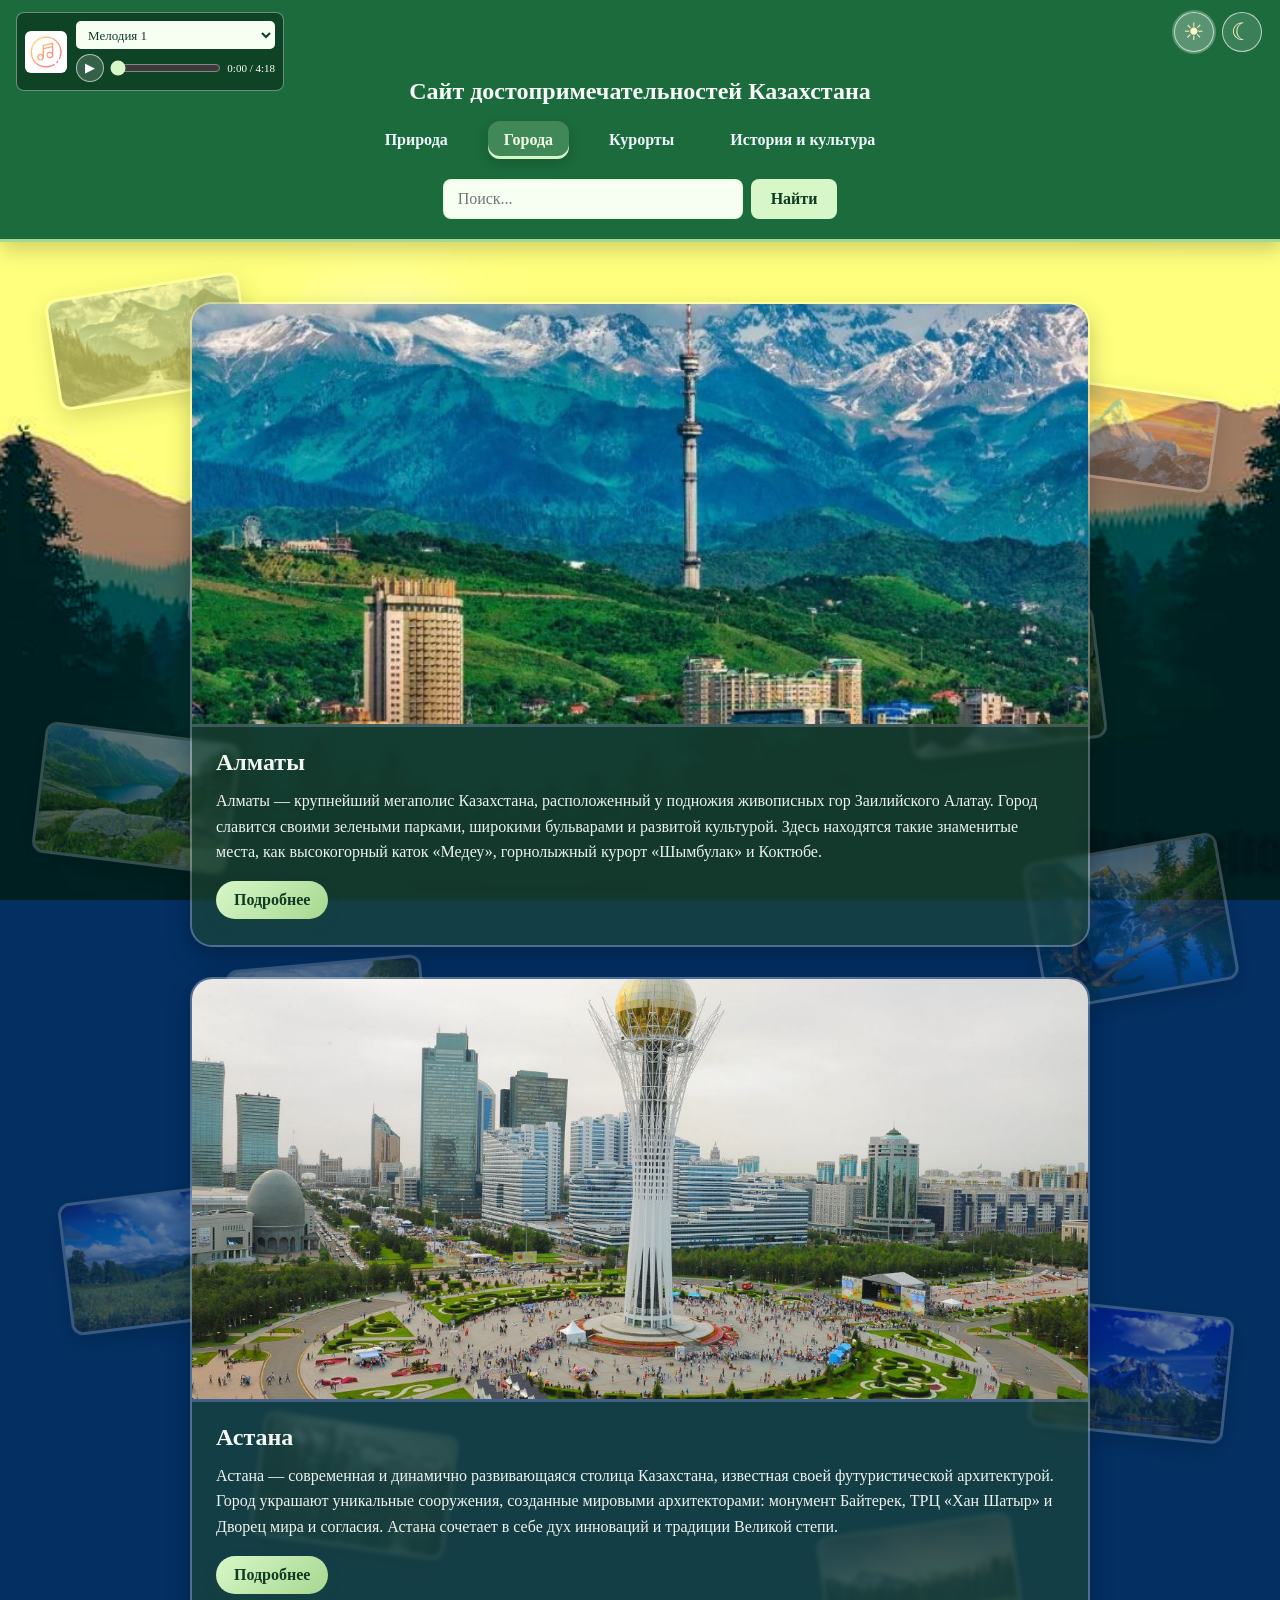
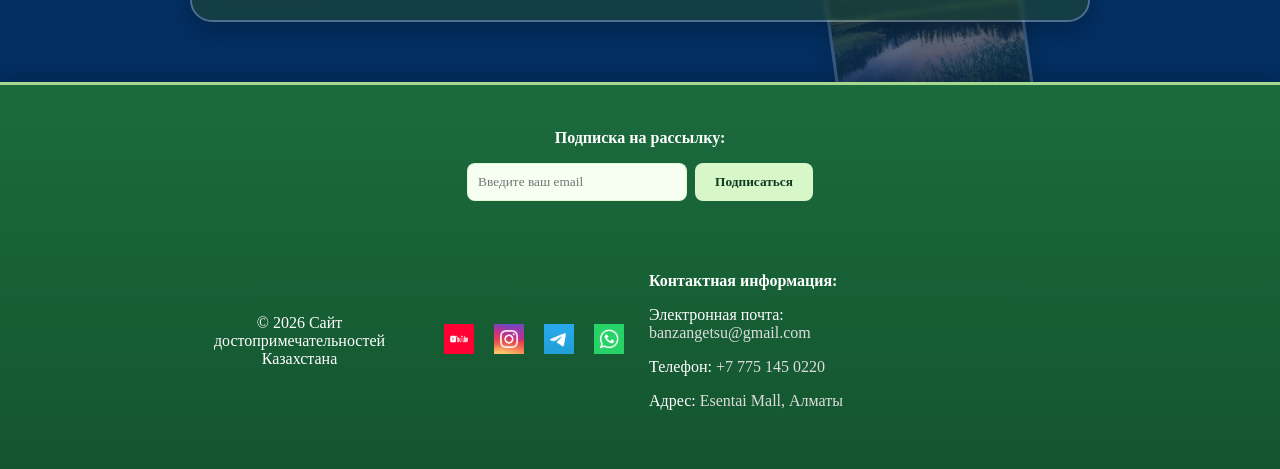
==== города.html @ 55b0fd9b "Add files via upload" ====
<!DOCTYPE html>
<html lang="en">
<head>
    <meta charset="UTF-8">
    <meta name="viewport" content="width=device-width, initial-scale=1.0">
    <title>Достопримечательности Казахстана</title>
    <script>
        document.documentElement.setAttribute('data-theme', localStorage.getItem('site-theme') === 'dark' ? 'dark' : 'light');
    </script>
    <link rel="stylesheet" href="parallax.css">

    <style>


        header {
            background-color: #1B6B3D;
            padding: 20px;
            text-align: center;
            border-bottom: 3px solid #a7d890;
            box-shadow: 0 8px 20px rgba(0, 0, 0, 0.18);
        }


        .logo {
            font-size: 24px;
            font-weight: bold;
            color:rgb(250, 252, 250);
            text-decoration: none;
        }


        nav {
            margin-top: 10px;
        }

        nav ul {
            list-style: none;
            padding: 0;
        }

        nav li {
            display: inline;
            margin-right: 20px;
        }

        nav a {
            text-decoration: none;
            color: aliceblue;
            font-weight: bold;
            display: inline-block;
            padding: 10px 16px;
            border-radius: 12px;
            transition: all 0.25s ease;
        }

        nav a:hover {
            background: rgba(255, 255, 255, 0.2);
            color: #ffffff;
            box-shadow: 0 0 0 2px rgba(255, 255, 255, 0.25), 0 8px 18px rgba(0, 0, 0, 0.12);
            transform: translateY(-1px);
        }

        nav a[aria-current="page"] {
            background: rgba(215, 247, 200, 0.2);
            color: #f5ffdf;
            box-shadow: inset 0 -3px 0 #d7f7c8, 0 5px 14px rgba(0, 0, 0, 0.16);
        }

        .search {
            display: flex;
            flex-wrap: wrap;
            justify-content: center;
            gap: 8px;
            margin-top: 20px;
        }

        .search input[type="text"] {
            box-sizing: border-box;
            width: min(300px, calc(100vw - 130px));
            padding: 10px 14px;
            border: 1px solid rgba(215, 247, 200, 0.75);
            border-radius: 8px;
            background: #f7fff3;
            font: inherit;
            outline: none;
        }

        .search input[type="text"]:focus {
            box-shadow: 0 0 0 3px rgba(215, 247, 200, 0.3);
        }

        .search button {
            padding: 10px 20px;
            background-color: #d7f7c8;
            color: #103a23;
            border: none;
            border-radius: 8px;
            cursor: pointer;
            font: inherit;
            font-weight: bold;
            transition: background-color 0.2s ease, transform 0.2s ease;
        }

        .search button:hover {
            background-color: #a7d890;
            transform: translateY(-1px);
        }
        main {
            text-align: center;
            max-width: 900px;
            margin: 0 auto;
            padding: 30px 20px;
            color: white;
        }
        main a {
            color: white;
        }
        h1 {
            font-size: 28px;
            margin-bottom: 20px;
        }
        .card {
            background: rgba(255, 255, 255, 0.08);
            border: 2px solid rgba(255, 255, 255, 0.25);
            border-radius: 22px;
            box-shadow: 0 10px 25px rgba(0, 0, 0, 0.22);
            overflow: hidden;
            margin: 30px 0;
            backdrop-filter: blur(2px);
        }
        .card img {
            display: block;
            width: 100%;
            height: 420px;
            object-fit: cover;
            border-bottom: 3px solid rgba(255, 255, 255, 0.18);
        }
        .card-content {
            padding: 22px 24px 26px;
            text-align: left;
            background: rgba(19, 62, 42, 0.58);
        }
        .card h2 {
            font-size: 24px;
            margin: 0 0 12px;
            color: #f2f7f3;
        }
        .card p {
            margin: 0 0 16px;
            line-height: 1.6;
            color: #edf3ef;
        }
        .card a {
            display: inline-block;
            padding: 10px 18px;
            border-radius: 999px;
            background: linear-gradient(135deg, #d7f7c8, #a7d890);
            color: #103a23;
            text-decoration: none;
            font-weight: bold;
            box-shadow: 0 6px 14px rgba(23, 82, 40, 0.2);
        }
        footer {
            background: linear-gradient(180deg, #1B6B3D, #14552f);
            border-top: 3px solid #a7d890;
            padding: 28px 0 18px;
            text-align: center;
            color: white;
            box-shadow: 0 -8px 20px rgba(0, 0, 0, 0.16);
        }
        .footer-container {
            display: flex;
            justify-content: space-between;
            align-items: center;
            gap: 20px;
            max-width: 960px;
            margin: 0 auto;
            padding: 0 20px;
            box-sizing: border-box;
        }
        .footer-container > p {
            margin: 0;
        }
        .contact-info {
            text-align: left;
            padding-left: 0;
        }
        .contact-info a {
            color: #DDD;
            text-decoration: none;
        }
        .social-links {
            display: flex;
            align-items: center;
            gap: 10px;
        }
        .social-icon {
            width: 30px;
            height: 30px;
            margin: 0 5px;
        }
        .map-section {
            width: 220px;
        }
        .map-section iframe {
            display: block;
            width: 220px;
            height: 220px;
            border: 0;
            border-radius: 12px;
        }
        .map-section a {
            color: #DDD;
        }
        .subscription-form {
            font-family: 'Comic Sans MS', cursive;
            text-align: center;
            margin-bottom: 30px;
        }
        .subscription-form form {
            font-family: 'Comic Sans MS', cursive;
            display: inline-flex;
            flex-wrap: wrap;
            justify-content: center;
            gap: 8px;
        }
        .subscription-form input {
            font-family: 'Comic Sans MS', cursive;
            box-sizing: border-box;
            width: 220px;
            padding: 10px;
            border: 1px solid rgba(215, 247, 200, 0.75);
            border-radius: 8px;
            background: #f7fff3;
        }
        .subscription-form button {
            font-family: 'Comic Sans MS', cursive;
            background-color: #d7f7c8;
            color: #103a23;
            border: none;
            border-radius: 8px;
            padding: 10px 20px;
            cursor: pointer;
            font-weight: bold;
            transition: background-color 0.2s ease, transform 0.2s ease;
        }
        .subscription-form button:hover {
            background-color: #a7d890;
            transform: translateY(-1px);
        }
        @media (max-width: 700px) {
            .footer-container {
                flex-direction: column;
                text-align: center;
            }
            .contact-info {
                text-align: center;
            }
        }
        #scrollToTopButton {
            font-family: 'Comic Sans MS', cursive;
            position: fixed;
            right: 24px;
            bottom: 24px;
            width: 54px;
            height: 54px;
            display: none;
            border: none;
            border-radius: 50%;
            background: linear-gradient(135deg, #1B6B3D, #4CAF50);
            color: #fff;
            cursor: pointer;
            font-size: 28px;
            font-weight: 700;
            box-shadow: 0 8px 18px rgba(0, 0, 0, 0.25);
            transition: transform 0.2s ease, box-shadow 0.2s ease, opacity 0.2s ease;
            z-index: 999;
        }

        #scrollToTopButton:hover {
            transform: translateY(-2px) scale(1.05);
            box-shadow: 0 12px 22px rgba(0, 0, 0, 0.32);
        }

        .modal {
            display: none;
            position: fixed;
            z-index: 1000;
            left: 0;
            top: 0;
            width: 100%;
            height: 100%;
            background-color: rgba(0, 0, 0, 0.7);
            overflow-y: auto;
        }

        .modal-content {
            background-color: #f4fff2;
            color: #163b26;
            margin: 5vh auto;
            padding: 24px;
            border-radius: 16px;
            width: calc(100% - 48px);
            max-width: 760px;
            max-height: 90vh;
            overflow-y: auto;
            box-sizing: border-box;
            position: relative;
            box-shadow: 0 12px 36px rgba(0, 0, 0, 0.4);
            text-align: left;
        }

        .place-modal h2 {
            margin: 0 40px 16px 0;
        }

        .place-modal p {
            color: #233b2d;
        }

        .place-modal-image {
            display: block;
            width: 100%;
            max-height: 280px;
            object-fit: cover;
            border-radius: 10px;
        }

        .place-modal-media {
            display: grid;
            grid-template-columns: repeat(auto-fit, minmax(min(100%, 280px), 1fr));
            gap: 16px;
            margin-top: 18px;
        }

        .place-modal-media iframe {
            display: block;
            width: 100%;
            aspect-ratio: 16 / 9;
            border: 0;
            border-radius: 10px;
        }

        .place-video-link {
            display: inline-block;
            margin-top: 10px;
            padding: 9px 14px;
            border-radius: 8px;
            background: #1B6B3D;
            color: white;
            text-decoration: none;
        }

        .close {
            position: absolute;
            top: 8px;
            right: 12px;
            padding: 4px 10px;
            border: 0;
            background: transparent;
            color: #163b26;
            cursor: pointer;
            font-size: 30px;
        }

        body {
            font-family: "Comic Sans MS", "Comic Sans", cursive;
            background-color: rgb(3, 47, 98);
            background-image: url("шаблон.jpg");
            background-position: center;
            background-repeat: no-repeat;
            background-size: cover;
            background-attachment: fixed;
        }

        body, .logo, nav a, .search input, .search button,
        h1, h2, p, a, .subscription-form, .subscription-form input,
        .subscription-form button, .contact-info {
            font-family: "Comic Sans MS", "Comic Sans", cursive;
        }
    </style>
</head>

<body>
    <div id="parallax-background" aria-hidden="true">
        <img class="parallax-image" src="парлкс1.jpg" data-speed="0.68" alt="">
        <img class="parallax-image" src="парлкс2.webp" data-speed="0.82" alt="">
        <img class="parallax-image" src="парлкс3.jpg" data-speed="0.55" alt="">
        <img class="parallax-image" src="парлкс4.avif" data-speed="0.94" alt="">
        <img class="parallax-image" src="парлкс5.jpg" data-speed="0.73" alt="">
        <img class="parallax-image" src="парлкс6.jpg" data-speed="0.48" alt="">
        <img class="parallax-image" src="парлкс7.jpg" data-speed="0.88" alt="">
        <img class="parallax-image" src="парлкс8.jpg" data-speed="0.61" alt="">
        <img class="parallax-image" src="парлкс9.jpg" data-speed="1.08" alt="">
        <img class="parallax-image" src="парлкс10.jpg" data-speed="0.77" alt="">
        <img class="parallax-image" src="парлкс11.jpg" data-speed="0.52" alt="">
        <img class="parallax-image" src="парлкс12.jpg" data-speed="0.98" alt="">
    </div>
    <header>
        <div class="music-player">
            <img class="music-player-icon" src="musicicon.png" alt="">
            <div class="music-player-controls">
                <select id="musicTrack" aria-label="Выбор музыки">
                    <option value="1">Мелодия 1</option>
                    <option value="2">Мелодия 2</option>
                    <option value="3">Мелодия 3</option>
                    <option value="4">Мелодия 4</option>
                    <option value="5">Мелодия 5</option>
                    <option value="6">Мелодия 6</option>
                </select>
                <div class="music-player-transport">
                    <button id="musicToggle" type="button" aria-label="Воспроизвести" title="Воспроизвести">▶</button>
                    <input id="musicSeek" type="range" min="0" max="100" value="0" aria-label="Перемотка трека">
                    <output id="musicTime">0:00</output>
                </div>
            </div>
            <audio id="musicAudio" autoplay preload="metadata" src="music1.mp3"></audio>
        </div>
        <div class="theme-switcher" role="group" aria-label="Тема сайта">
            <button class="theme-button" type="button" data-theme-choice="light" aria-label="Светлая тема" aria-pressed="true" title="Светлая тема">☀</button>
            <button class="theme-button" type="button" data-theme-choice="dark" aria-label="Тёмная тема" aria-pressed="false" title="Тёмная тема">☾</button>
        </div>
        <a href="index.html" class="logo">Сайт достопримечательностей Казахстана</a>
        <nav>
            <ul>
                <li><a href="природа.html">Природа</a></li>
                <li><a href="города.html" aria-current="page">Города</a></li>
                <li><a href="главная.html">Курорты</a></li>
                <li><a href="история и культурна.html">История и культура</a></li>
            </ul>
        </nav>
        <div class="search">
            <input type="text" id="searchInput" placeholder="Поиск...">
            <button type="button" onclick="searchCards()">Найти</button>
            <output id="searchStatus" class="search-status" aria-live="polite" hidden></output>
        </div>
    </header>

    <main>
        <div class="card city">
            <img src="city1.jpg" alt="Достопримечательность 1">
            <div class="card-content">
                <h2>Алматы</h2>
                <p>Алматы — крупнейший мегаполис Казахстана, расположенный у подножия живописных гор Заилийского Алатау. Город славится своими зелеными парками, широкими бульварами и развитой культурой. Здесь находятся такие знаменитые места, как высокогорный каток «Медеу», горнолыжный курорт «Шымбулак» и Коктюбе.</p>
                <a href="#">Подробнее</a>
            </div>
        </div>
        <div class="card city">
            <img src="city2.jpg" alt="Достопримечательность 2">
            <div class="card-content">
                <h2>Астана</h2>
                <p>Астана — современная и динамично развивающаяся столица Казахстана, известная своей футуристической архитектурой. Город украшают уникальные сооружения, созданные мировыми архитекторами: монумент Байтерек, ТРЦ «Хан Шатыр» и Дворец мира и согласия. Астана сочетает в себе дух инноваций и традиции Великой степи.</p>
                <a href="#">Подробнее</a>
            </div>
        </div>
    </main>

    <button id="scrollToTopButton" aria-label="Наверх">↑</button>

    <footer>
         <div class="subscription-form">
            <p><strong>Подписка на рассылку:</strong></p>
            <form>
                <input type="email" placeholder="Введите ваш email" required>
                <button type="submit">Подписаться</button>
            </form>
        </div>

        <div class="footer-container">
            <p>&copy; 2026 Сайт достопримечательностей Казахстана</p>

           <div class="social-links">
                <a href="https://www.youtube.com/" target="_blank">
                    <img src="youtube.png" alt="Youtube" class="social-icon">
                </a>
                <a href="https://www.instagram.com/" target="_blank">
                    <img src="instagram.jpg"Instagram" class="social-icon">
                </a>
                <a href="https://www.telegram.com/" target="_blank">
                    <img src="telegram.png"Telegram" class="social-icon">
                </a>
                <a href="https://wa.me/77751450220" target="_blank" rel="noopener noreferrer">
                    <img src="ватсап.jpg" alt="WhatsApp" class="social-icon">
                </a>
            </div>

            <div class="contact-info">
                <p><strong>Контактная информация:</strong></p>
                <p>Электронная почта: <a href="главная.html">banzangetsu@gmail.com</a></p>
                <p>Телефон: <a href="tel:+77751450220">+7 775 145 0220</a></p>
                <p>Адрес: <a href="https://maps.app.goo.gl/WQVjGix9mJr55ecv8" target="_blank" rel="noopener noreferrer">Esentai Mall, Алматы</a></p>
            </div>
            <div class="map-section">
                <iframe src="https://www.google.com/maps?q=43.2184297,76.9276667&amp;z=16&amp;output=embed" title="Карта Google Maps: Esentai Mall, Алматы" loading="lazy" referrerpolicy="no-referrer-when-downgrade"></iframe>
            </div>
        </div>
    </footer>
    
    <script>
    function showcity(title, imageSrc, description) {
        var modal = document.getElementById('myModal');
        var city = document.getElementById('city');
        var cityImage = document.getElementById('cityImage');
        var recioeDescription = document.getElementById('cityDescription');

        city.textContent = title;
        cityImage.src = imageSrc;
        cityDescription.textContent = description;

        modal.style.display = 'block';
    }

    function closeModal() {
        var modal = document.getElementById('placeModal');
        modal.style.display = 'none';
    }

    window.onclick = function(event) {
        var modal = document.getElementById('placeModal');
        if (event.target === modal) {
            closeModal();
        }
    }
    const scrollToTopButton = document.getElementById('scrollToTopButton');

    function toggleScrollButton() {
        if (window.scrollY > 250) {
            scrollToTopButton.style.display = 'block';
        } else {
            scrollToTopButton.style.display = 'none';
        }
    }

    window.addEventListener('scroll', toggleScrollButton);
    scrollToTopButton.addEventListener('click', function() {
        window.scrollTo({ top: 0, behavior: 'smooth' });
    });

    toggleScrollButton();
    </script>

    

    <div id="placeModal" class="modal" role="dialog" aria-modal="true" aria-labelledby="placeModalTitle">
        <div class="modal-content place-modal">
            <button class="close" type="button" aria-label="Закрыть" onclick="closeModal()">&times;</button>
            <h2 id="placeModalTitle"></h2>
            <img id="placeModalImage" class="place-modal-image" src="" alt="">
            <p id="placeModalDescription"></p>
            <div class="place-modal-media">
                <div>
                    <h3>Карта</h3>
                    <iframe id="placeModalMap" title="Карта места" loading="lazy" referrerpolicy="no-referrer-when-downgrade"></iframe>
                </div>
                <div>
                    <h3>Видео о месте</h3>
                    <a id="placeModalVideo" class="place-video-link" href="#" target="_blank" rel="noopener noreferrer">Найти видео на YouTube</a>
                </div>
            </div>
        </div>
    </div>
    <script>
        var placeModal = document.getElementById('placeModal');
        var placeTitle = document.getElementById('placeModalTitle');
        var placeImage = document.getElementById('placeModalImage');
        var placeDescription = document.getElementById('placeModalDescription');
        var placeMap = document.getElementById('placeModalMap');
        var placeVideo = document.getElementById('placeModalVideo');

        document.querySelectorAll('.card .card-content a').forEach(function(button) {
            button.addEventListener('click', function(event) {
                event.preventDefault();
                var card = button.closest('.card');
                var title = card.querySelector('h2').textContent.trim();
                var description = card.querySelector('.card-content p').textContent.trim();
                var image = card.querySelector('img');
                var placeQuery = title + ', Казахстан';

                placeTitle.textContent = title;
                placeDescription.textContent = description;
                placeImage.src = image.src;
                placeImage.alt = image.alt;
                placeMap.src = 'https://www.google.com/maps?q=' + encodeURIComponent(placeQuery) + '&output=embed';
                placeVideo.href = 'https://www.youtube.com/results?search_query=' + encodeURIComponent(title + ' Казахстан');
                placeModal.style.display = 'block';
                document.body.style.overflow = 'hidden';
            });
        });

        function closeModal() {
            placeModal.style.display = 'none';
            placeMap.src = '';
            document.body.style.overflow = '';
        }

        placeModal.addEventListener('click', function(event) {
            if (event.target === placeModal) {
                closeModal();
            }
        });

        document.addEventListener('keydown', function(event) {
            if (event.key === 'Escape' && placeModal.style.display === 'block') {
                closeModal();
            }
        });
    </script>

    <script src="parallax.js"></script>
</body>
</html>
---- parallax.css ----
body {
    position: relative;
    isolation: isolate;
    margin: 0;
}

#parallax-background {
    position: absolute;
    top: 0;
    left: 0;
    z-index: 0;
    width: 100%;
    overflow: hidden;
    pointer-events: none;
}

header,
main,
footer {
    position: relative;
    z-index: 1;
}

.parallax-image {
    position: absolute;
    display: block;
    width: clamp(100px, 15vw, 190px);
    height: auto;
    border: 3px solid rgba(255, 255, 255, 0.58);
    border-radius: 12px;
    opacity: 0.36;
    object-fit: cover;
    box-shadow: 0 8px 24px rgba(0, 0, 0, 0.4);
    will-change: translate;
}

.parallax-image:nth-child(1) { top: 3%; left: 4%; transform: rotate(-9deg); }
.parallax-image:nth-child(2) { top: 10%; right: 5%; transform: rotate(8deg); }
.parallax-image:nth-child(3) { top: 18%; left: 15%; transform: rotate(5deg); }
.parallax-image:nth-child(4) { top: 26%; right: 14%; transform: rotate(-7deg); }
.parallax-image:nth-child(5) { top: 34%; left: 3%; transform: rotate(7deg); }
.parallax-image:nth-child(6) { top: 42%; right: 4%; transform: rotate(-10deg); }
.parallax-image:nth-child(7) { top: 50%; left: 18%; transform: rotate(-5deg); }
.parallax-image:nth-child(8) { top: 58%; right: 17%; transform: rotate(9deg); }
.parallax-image:nth-child(9) { top: 66%; left: 5%; transform: rotate(-7deg); }
.parallax-image:nth-child(10) { top: 74%; right: 4%; transform: rotate(6deg); }
.parallax-image:nth-child(11) { top: 82%; left: 20%; transform: rotate(8deg); }
.parallax-image:nth-child(12) { top: 89%; right: 20%; transform: rotate(-8deg); }

.search-status {
    flex-basis: 100%;
    color: #f5ffdf;
    font-size: 14px;
    text-align: center;
}

#parallax-background[data-layout="compact"] .parallax-image:nth-child(1) {
    top: 7%;
    left: 1%;
    width: clamp(76px, 10vw, 110px);
}

#parallax-background[data-layout="compact"] .parallax-image:nth-child(2) {
    top: 28%;
    right: 1%;
    width: clamp(76px, 10vw, 110px);
}

#parallax-background[data-layout="compact"] .parallax-image:nth-child(3) {
    top: 51%;
    left: 2%;
    width: clamp(76px, 10vw, 110px);
}

#parallax-background[data-layout="compact"] .parallax-image:nth-child(4) {
    top: 73%;
    right: 2%;
    width: clamp(76px, 10vw, 110px);
}

@media (max-width: 600px) {
    .parallax-image {
        width: clamp(76px, 20vw, 120px);
        opacity: 0.28;
    }

    #parallax-background[data-layout="compact"] .parallax-image {
        width: clamp(68px, 18vw, 96px);
    }
}

@media (prefers-reduced-motion: reduce) {
    .parallax-image {
        will-change: auto;
    }
}

.theme-switcher {
    position: absolute;
    top: 12px;
    right: 18px;
    z-index: 2;
    display: flex;
    gap: 8px;
}

.theme-button {
    display: grid;
    width: 40px;
    height: 40px;
    place-items: center;
    padding: 0;
    border: 1px solid rgba(255, 255, 255, 0.65);
    border-radius: 50%;
    background: rgba(255, 255, 255, 0.14);
    color: #fff4c2;
    cursor: pointer;
    font: inherit;
    font-size: 24px;
    line-height: 1;
    transition: background-color 0.2s ease, transform 0.2s ease, box-shadow 0.2s ease;
}

.theme-button:hover {
    transform: translateY(-2px);
    background: rgba(255, 255, 255, 0.25);
}

.theme-button[aria-pressed="true"] {
    background: rgba(255, 255, 255, 0.28);
    box-shadow: 0 0 0 2px rgba(255, 255, 255, 0.28);
}

.music-player {
    position: absolute;
    top: 12px;
    left: 16px;
    z-index: 2;
    display: flex;
    align-items: center;
    gap: 9px;
    width: 250px;
    padding: 8px;
    border: 1px solid rgba(255, 255, 255, 0.4);
    border-radius: 8px;
    background: rgba(10, 52, 29, 0.72);
    color: #fff;
    text-align: left;
}

.music-player-icon {
    flex: 0 0 42px;
    width: 42px;
    height: 42px;
    border-radius: 6px;
    object-fit: cover;
}

.music-player-controls {
    flex: 1;
    min-width: 0;
}

.music-player select {
    box-sizing: border-box;
    width: 100%;
    height: 28px;
    padding: 3px 7px;
    border: 1px solid rgba(255, 255, 255, 0.55);
    border-radius: 5px;
    background: #f7fff3;
    color: #103a23;
    font: inherit;
    font-size: 13px;
}

.music-player-transport {
    display: flex;
    align-items: center;
    gap: 6px;
    margin-top: 5px;
}

.music-player-transport button {
    display: grid;
    flex: 0 0 28px;
    width: 28px;
    height: 28px;
    place-items: center;
    padding: 0;
    border: 1px solid rgba(255, 255, 255, 0.6);
    border-radius: 50%;
    background: rgba(255, 255, 255, 0.16);
    color: #fff;
    cursor: pointer;
    font: inherit;
    font-size: 13px;
}

.music-player-transport input {
    flex: 1;
    min-width: 30px;
    height: 18px;
    margin: 0;
    accent-color: #d7f7c8;
    cursor: pointer;
}

.music-player-transport output {
    min-width: 34px;
    color: #fff;
    font-size: 11px;
    font-variant-numeric: tabular-nums;
}

.logo {
    margin-top: 58px;
}

.music-player:focus-within {
    box-shadow: 0 0 0 2px rgba(215, 247, 200, 0.45);
}

.logo {
    display: inline-block;
    max-width: calc(100% - 180px);
}

html[data-theme="dark"] body {
    background-color: #101827 !important;
    background-image: url("%D0%BB%D1%83%D0%BD%D0%BD%D0%B0%D1%8F.jpg") !important;
    background-position: center;
    background-repeat: no-repeat;
    background-size: cover;
    background-attachment: fixed;
    color: #eef2ff;
}

html[data-theme="dark"] header {
    background: linear-gradient(135deg, #17233a, #202d48) !important;
    border-bottom-color: #7688b3 !important;
    box-shadow: 0 8px 24px rgba(0, 0, 0, 0.42) !important;
}

html[data-theme="dark"] .logo,
html[data-theme="dark"] nav a,
html[data-theme="dark"] main,
html[data-theme="dark"] main a,
html[data-theme="dark"] footer {
    color: #eef2ff !important;
}

html[data-theme="dark"] nav a[aria-current="page"] {
    background: rgba(174, 193, 239, 0.2) !important;
    color: #fff !important;
    box-shadow: inset 0 -3px 0 #aebfe7, 0 5px 14px rgba(0, 0, 0, 0.28) !important;
}

html[data-theme="dark"] nav a:hover {
    background: rgba(174, 193, 239, 0.22) !important;
}

html[data-theme="dark"] main {
    background: rgba(12, 19, 34, 0.56);
}

html[data-theme="dark"] .card {
    background: rgba(21, 31, 51, 0.78) !important;
    border-color: rgba(174, 193, 239, 0.4) !important;
    box-shadow: 0 10px 28px rgba(0, 0, 0, 0.44) !important;
}

html[data-theme="dark"] .card-content {
    background: rgba(19, 29, 49, 0.9) !important;
}

html[data-theme="dark"] .card h2,
html[data-theme="dark"] .card p,
html[data-theme="dark"] main p {
    color: #e1e8fa !important;
}

html[data-theme="dark"] .card a,
html[data-theme="dark"] .search button,
html[data-theme="dark"] .subscription-form button {
    background: linear-gradient(135deg, #aebfe7, #788bb8) !important;
    color: #101827 !important;
}

html[data-theme="dark"] footer {
    background: linear-gradient(180deg, #17233a, #0c1424) !important;
    border-top-color: #7688b3 !important;
    box-shadow: 0 -8px 24px rgba(0, 0, 0, 0.38) !important;
}

html[data-theme="dark"] .contact-info a,
html[data-theme="dark"] .map-section a {
    color: #c5d2f1 !important;
}

html[data-theme="dark"] .search input,
html[data-theme="dark"] .subscription-form input {
    background: #e8edf8 !important;
    border-color: #aebfe7 !important;
    color: #17233a !important;
}

html[data-theme="dark"] .search-status {
    color: #e1e8fa;
}

html[data-theme="dark"] .music-player {
    background: rgba(16, 24, 39, 0.88);
    border-color: rgba(174, 193, 239, 0.6);
}

html[data-theme="dark"] .music-player select {
    background: #e8edf8;
    color: #17233a;
}

html[data-theme="dark"] .modal-content {
    background-color: #17233a !important;
    color: #eef2ff !important;
}

html[data-theme="dark"] .place-modal p {
    color: #e1e8fa !important;
}

html[data-theme="dark"] .place-video-link {
    background: linear-gradient(135deg, #aebfe7, #788bb8) !important;
    color: #101827 !important;
}

html[data-theme="dark"] .close {
    color: #c5d2f1 !important;
}

html[data-theme="dark"] .close:hover {
    color: #fff !important;
}

html[data-theme="dark"] #scrollToTopButton {
    background: linear-gradient(135deg, #aebfe7, #788bb8) !important;
    color: #101827 !important;
}

html[data-theme="dark"] #scrollToTopButton:hover {
    background: linear-gradient(135deg, #c5d2f1, #91a4d0) !important;
}

@media (max-width: 520px) {
    .music-player {
        top: 8px;
        left: 8px;
        width: min(220px, calc(100vw - 120px));
        padding: 6px;
        gap: 7px;
    }

    .music-player-icon {
        flex-basis: 36px;
        width: 36px;
        height: 36px;
    }

    .music-player select {
        height: 25px;
    }

    .music-player-transport button {
        flex-basis: 25px;
        width: 25px;
        height: 25px;
    }

    .theme-switcher {
        right: 12px;
    }

    .theme-button {
        width: 36px;
        height: 36px;
    }

    .logo {
        max-width: calc(100% - 190px);
    }
}
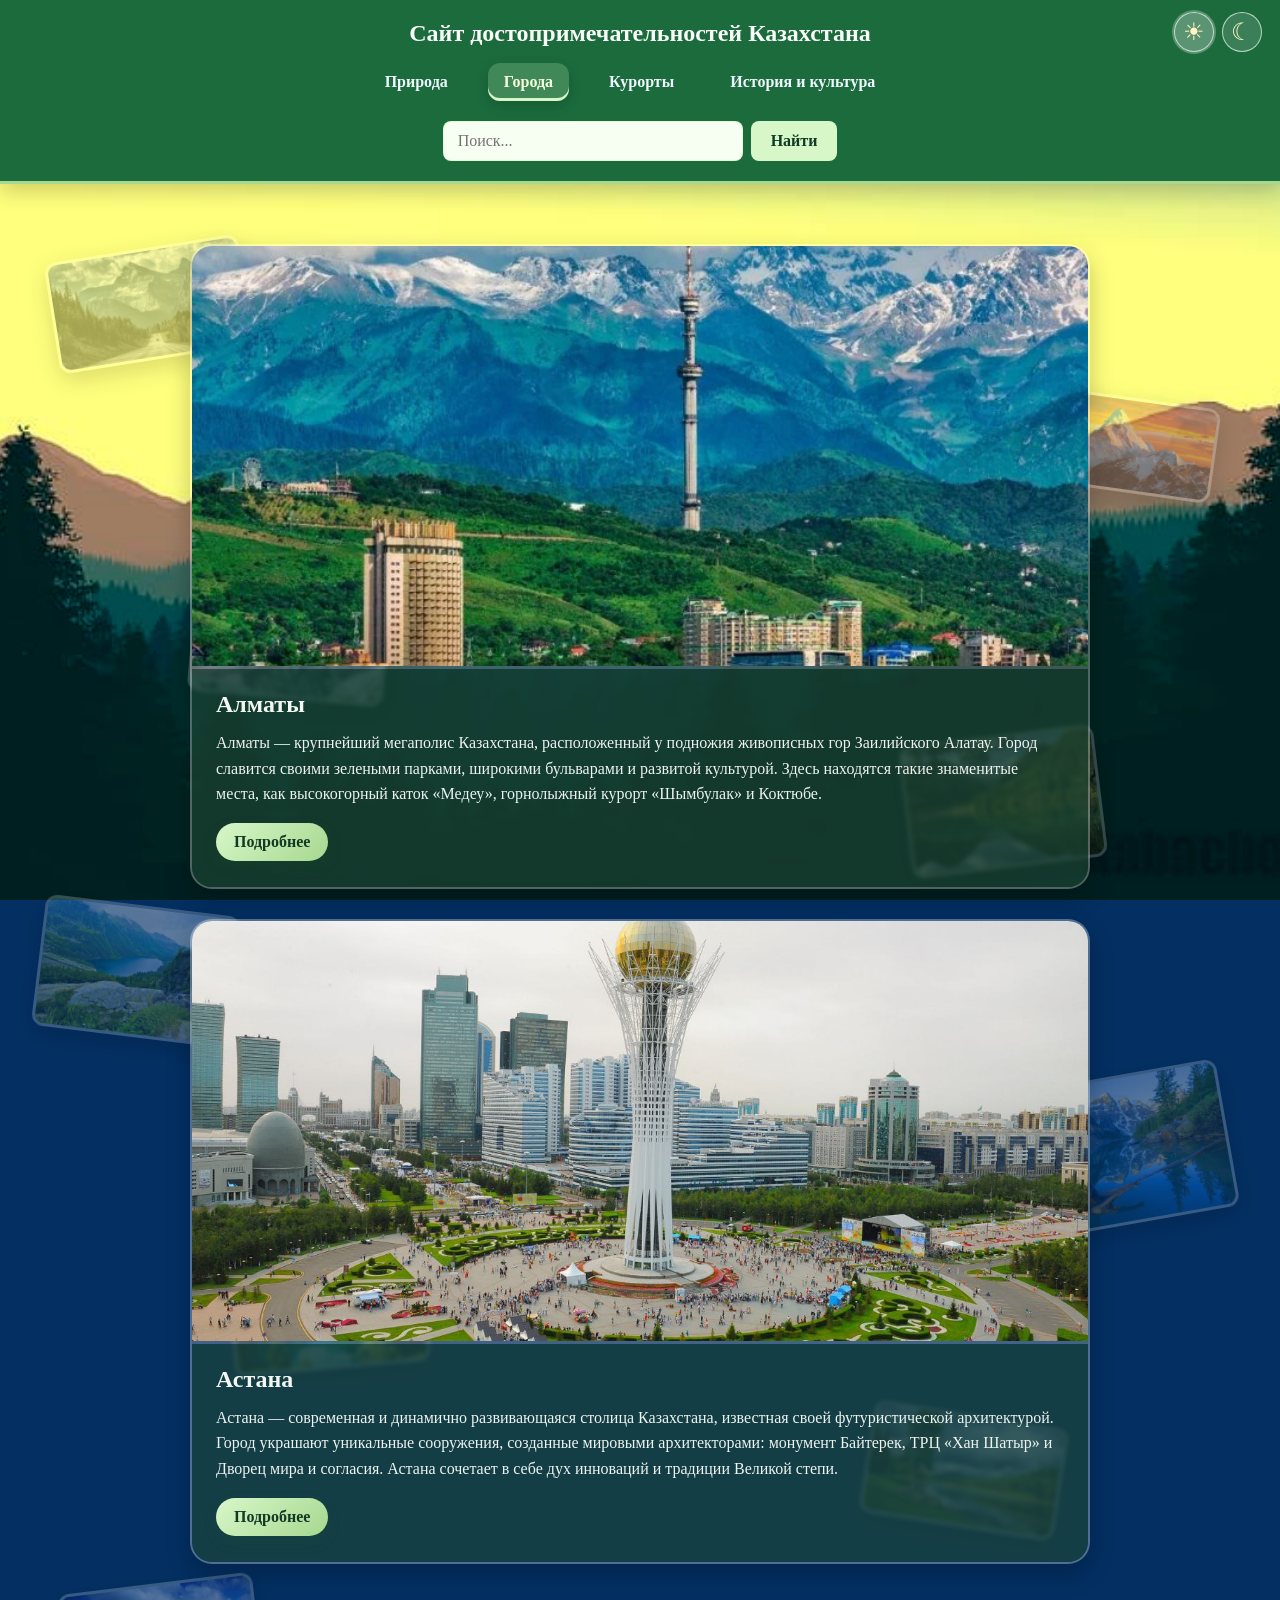
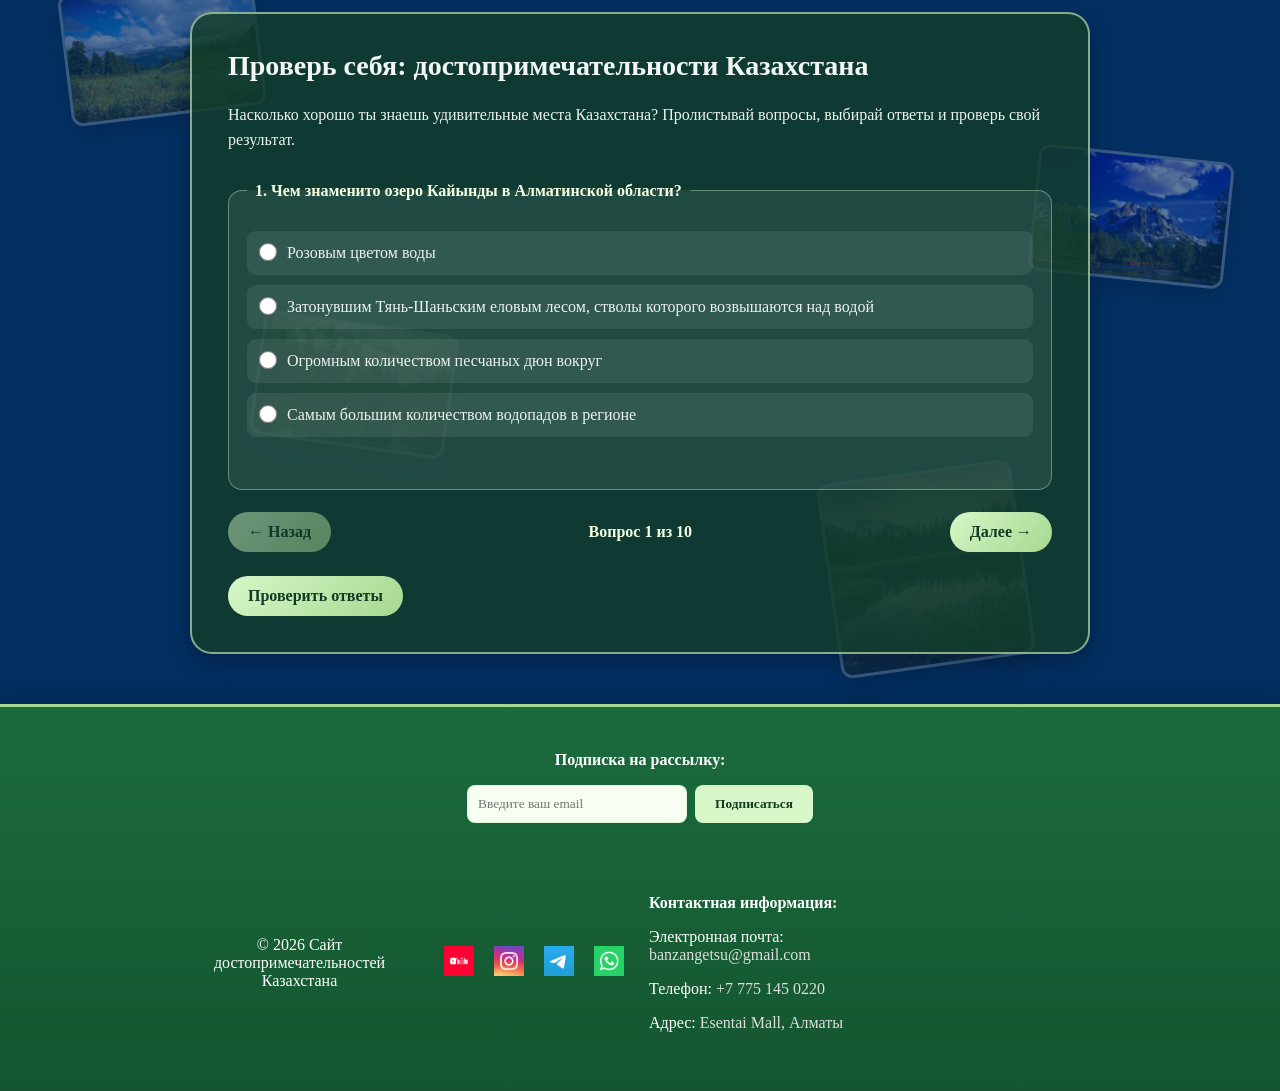
==== commit c705d3d0: "Add files via upload" ====
--- a/города.html
+++ b/города.html
@@ -397,30 +397,11 @@
         <img class="parallax-image" src="парлкс12.jpg" data-speed="0.98" alt="">
     </div>
     <header>
-        <div class="music-player">
-            <img class="music-player-icon" src="musicicon.png" alt="">
-            <div class="music-player-controls">
-                <select id="musicTrack" aria-label="Выбор музыки">
-                    <option value="1">Мелодия 1</option>
-                    <option value="2">Мелодия 2</option>
-                    <option value="3">Мелодия 3</option>
-                    <option value="4">Мелодия 4</option>
-                    <option value="5">Мелодия 5</option>
-                    <option value="6">Мелодия 6</option>
-                </select>
-                <div class="music-player-transport">
-                    <button id="musicToggle" type="button" aria-label="Воспроизвести" title="Воспроизвести">▶</button>
-                    <input id="musicSeek" type="range" min="0" max="100" value="0" aria-label="Перемотка трека">
-                    <output id="musicTime">0:00</output>
-                </div>
-            </div>
-            <audio id="musicAudio" autoplay preload="metadata" src="music1.mp3"></audio>
-        </div>
         <div class="theme-switcher" role="group" aria-label="Тема сайта">
             <button class="theme-button" type="button" data-theme-choice="light" aria-label="Светлая тема" aria-pressed="true" title="Светлая тема">☀</button>
             <button class="theme-button" type="button" data-theme-choice="dark" aria-label="Тёмная тема" aria-pressed="false" title="Тёмная тема">☾</button>
         </div>
-        <a href="index.html" class="logo">Сайт достопримечательностей Казахстана</a>
+        <a href="о_сайте.html" class="logo">Сайт достопримечательностей Казахстана</a>
         <nav>
             <ul>
                 <li><a href="природа.html">Природа</a></li>
@@ -453,6 +434,7 @@
                 <a href="#">Подробнее</a>
             </div>
         </div>
+        <section class="landmarks-quiz" aria-label="Викторина о достопримечательностях Казахстана"></section>
     </main>
 
     <button id="scrollToTopButton" aria-label="Наверх">↑</button>
@@ -606,6 +588,7 @@
         });
     </script>
 
+    <script src="quiz.js"></script>
     <script src="parallax.js"></script>
 </body>
 </html>
--- a/parallax.css
+++ b/parallax.css
@@ -52,6 +52,188 @@
     color: #f5ffdf;
     font-size: 14px;
     text-align: center;
+}
+
+.landmarks-quiz {
+    margin: 48px 0 20px;
+    padding: clamp(20px, 4vw, 36px);
+    border: 2px solid rgba(215, 247, 200, 0.6);
+    border-radius: 22px;
+    background: rgba(19, 62, 42, 0.82);
+    box-shadow: 0 10px 25px rgba(0, 0, 0, 0.24);
+    text-align: left;
+}
+
+.landmarks-quiz h1 {
+    margin-top: 0;
+    color: #f2f7f3;
+}
+
+.landmarks-quiz-intro {
+    color: #edf3ef;
+    line-height: 1.6;
+}
+
+.quiz-question {
+    padding: 18px;
+    border: 1px solid rgba(215, 247, 200, 0.38);
+    border-radius: 14px;
+    background: rgba(255, 255, 255, 0.08);
+}
+
+.quiz-track {
+    display: flex;
+    overflow-x: auto;
+    overscroll-behavior-x: contain;
+    scroll-behavior: smooth;
+    scroll-snap-type: x mandatory;
+    scrollbar-color: #a7d890 rgba(255, 255, 255, 0.1);
+    scrollbar-width: thin;
+}
+
+.landmarks-quiz .quiz-question {
+    box-sizing: border-box;
+    flex: 0 0 100%;
+    min-width: 100%;
+    margin: 10px 0;
+    scroll-snap-align: start;
+}
+
+.quiz-navigation {
+    display: flex;
+    align-items: center;
+    justify-content: space-between;
+    gap: 12px;
+    margin: 12px 0 22px;
+}
+
+.quiz-navigation button,
+.quiz-actions button {
+    padding: 11px 20px;
+    border: 0;
+    border-radius: 999px;
+    background: linear-gradient(135deg, #d7f7c8, #a7d890);
+    color: #103a23;
+    cursor: pointer;
+    font: inherit;
+    font-weight: bold;
+    transition: filter 0.2s ease, transform 0.2s ease;
+}
+
+.quiz-navigation button:hover:not(:disabled),
+.quiz-actions button:hover {
+    filter: brightness(1.05);
+    transform: translateY(-1px);
+}
+
+.quiz-navigation button:disabled {
+    cursor: not-allowed;
+    opacity: 0.48;
+}
+
+.quiz-position {
+    color: #f5ffdf;
+    font-weight: bold;
+    text-align: center;
+}
+
+.quiz-question legend {
+    padding: 0 8px;
+    color: #f5ffdf;
+    font-weight: bold;
+    line-height: 1.5;
+}
+
+.quiz-option {
+    display: flex;
+    align-items: flex-start;
+    gap: 10px;
+    margin: 10px 0;
+    padding: 10px 12px;
+    border-radius: 9px;
+    background: rgba(255, 255, 255, 0.08);
+    color: #edf3ef;
+    cursor: pointer;
+    line-height: 1.5;
+    transition: background-color 0.2s ease, box-shadow 0.2s ease, color 0.2s ease;
+}
+
+.quiz-option:hover {
+    background: rgba(215, 247, 200, 0.16);
+}
+
+.quiz-option.is-selected {
+    background: rgba(167, 216, 144, 0.28);
+    box-shadow: inset 0 0 0 2px #a7d890, 0 0 14px rgba(167, 216, 144, 0.2);
+    color: #f5ffdf;
+    animation: quiz-answer-select 0.28s ease-out;
+}
+
+@keyframes quiz-answer-select {
+    0% { transform: translateX(-4px); }
+    60% { transform: translateX(2px); }
+    100% { transform: translateX(0); }
+}
+
+.quiz-option input {
+    flex: 0 0 auto;
+    width: 18px;
+    height: 18px;
+    margin: 2px 0 0;
+    accent-color: #a7d890;
+}
+
+.quiz-feedback {
+    margin: 12px 0 0;
+    font-weight: bold;
+    line-height: 1.5;
+}
+
+.quiz-feedback[hidden] {
+    display: none;
+}
+
+.quiz-feedback.is-correct {
+    color: #c9f5ae;
+}
+
+.quiz-feedback.is-incorrect,
+.quiz-result.is-incomplete {
+    color: #ffe0aa;
+}
+
+.quiz-actions {
+    display: flex;
+    flex-wrap: wrap;
+    align-items: center;
+    gap: 12px;
+    margin-top: 24px;
+}
+
+.quiz-result {
+    margin: 0;
+    color: #f5ffdf;
+    font-weight: bold;
+    line-height: 1.5;
+}
+
+@media (max-width: 520px) {
+    .landmarks-quiz {
+        padding: 18px 14px;
+    }
+
+    .landmarks-quiz .quiz-question {
+        padding: 14px 10px;
+    }
+
+    .quiz-option {
+        padding: 9px;
+    }
+
+    .quiz-navigation button,
+    .quiz-actions button {
+        padding: 10px 14px;
+    }
 }
 
 #parallax-background[data-layout="compact"] .parallax-image:nth-child(1) {
@@ -131,99 +313,10 @@
     box-shadow: 0 0 0 2px rgba(255, 255, 255, 0.28);
 }
 
-.music-player {
-    position: absolute;
-    top: 12px;
-    left: 16px;
-    z-index: 2;
-    display: flex;
-    align-items: center;
-    gap: 9px;
-    width: 250px;
-    padding: 8px;
-    border: 1px solid rgba(255, 255, 255, 0.4);
-    border-radius: 8px;
-    background: rgba(10, 52, 29, 0.72);
-    color: #fff;
-    text-align: left;
-}
-
-.music-player-icon {
-    flex: 0 0 42px;
-    width: 42px;
-    height: 42px;
-    border-radius: 6px;
-    object-fit: cover;
-}
-
-.music-player-controls {
-    flex: 1;
-    min-width: 0;
-}
-
-.music-player select {
-    box-sizing: border-box;
-    width: 100%;
-    height: 28px;
-    padding: 3px 7px;
-    border: 1px solid rgba(255, 255, 255, 0.55);
-    border-radius: 5px;
-    background: #f7fff3;
-    color: #103a23;
-    font: inherit;
-    font-size: 13px;
-}
-
-.music-player-transport {
-    display: flex;
-    align-items: center;
-    gap: 6px;
-    margin-top: 5px;
-}
-
-.music-player-transport button {
-    display: grid;
-    flex: 0 0 28px;
-    width: 28px;
-    height: 28px;
-    place-items: center;
-    padding: 0;
-    border: 1px solid rgba(255, 255, 255, 0.6);
-    border-radius: 50%;
-    background: rgba(255, 255, 255, 0.16);
-    color: #fff;
-    cursor: pointer;
-    font: inherit;
-    font-size: 13px;
-}
-
-.music-player-transport input {
-    flex: 1;
-    min-width: 30px;
-    height: 18px;
-    margin: 0;
-    accent-color: #d7f7c8;
-    cursor: pointer;
-}
-
-.music-player-transport output {
-    min-width: 34px;
-    color: #fff;
-    font-size: 11px;
-    font-variant-numeric: tabular-nums;
-}
-
-.logo {
-    margin-top: 58px;
-}
-
-.music-player:focus-within {
-    box-shadow: 0 0 0 2px rgba(215, 247, 200, 0.45);
-}
-
 .logo {
     display: inline-block;
     max-width: calc(100% - 180px);
+    overflow-wrap: anywhere;
 }
 
 html[data-theme="dark"] body {
@@ -274,6 +367,48 @@
     background: rgba(19, 29, 49, 0.9) !important;
 }
 
+html[data-theme="dark"] .landmarks-quiz {
+    background: rgba(19, 29, 49, 0.94);
+    border-color: rgba(174, 193, 239, 0.48);
+}
+
+html[data-theme="dark"] .landmarks-quiz h1,
+html[data-theme="dark"] .landmarks-quiz-intro,
+html[data-theme="dark"] .quiz-question legend,
+html[data-theme="dark"] .quiz-option,
+html[data-theme="dark"] .quiz-result,
+html[data-theme="dark"] .quiz-position {
+    color: #e1e8fa !important;
+}
+
+html[data-theme="dark"] .quiz-question {
+    border-color: rgba(174, 193, 239, 0.3);
+    background: rgba(12, 19, 34, 0.42);
+}
+
+html[data-theme="dark"] .quiz-option {
+    background: rgba(174, 193, 239, 0.08);
+}
+
+html[data-theme="dark"] .quiz-option:hover {
+    background: rgba(174, 193, 239, 0.18);
+}
+
+html[data-theme="dark"] .quiz-option.is-selected {
+    background: rgba(174, 193, 239, 0.22);
+    box-shadow: inset 0 0 0 2px #aebfe7, 0 0 14px rgba(174, 193, 239, 0.22);
+    color: #fff;
+}
+
+html[data-theme="dark"] .quiz-feedback.is-correct {
+    color: #c9f5ae;
+}
+
+html[data-theme="dark"] .quiz-feedback.is-incorrect,
+html[data-theme="dark"] .quiz-result.is-incomplete {
+    color: #ffe0aa;
+}
+
 html[data-theme="dark"] .card h2,
 html[data-theme="dark"] .card p,
 html[data-theme="dark"] main p {
@@ -309,16 +444,6 @@
     color: #e1e8fa;
 }
 
-html[data-theme="dark"] .music-player {
-    background: rgba(16, 24, 39, 0.88);
-    border-color: rgba(174, 193, 239, 0.6);
-}
-
-html[data-theme="dark"] .music-player select {
-    background: #e8edf8;
-    color: #17233a;
-}
-
 html[data-theme="dark"] .modal-content {
     background-color: #17233a !important;
     color: #eef2ff !important;
@@ -350,31 +475,13 @@
     background: linear-gradient(135deg, #c5d2f1, #91a4d0) !important;
 }
 
+@media (prefers-reduced-motion: reduce) {
+    .quiz-option.is-selected {
+        animation: none;
+    }
+}
+
 @media (max-width: 520px) {
-    .music-player {
-        top: 8px;
-        left: 8px;
-        width: min(220px, calc(100vw - 120px));
-        padding: 6px;
-        gap: 7px;
-    }
-
-    .music-player-icon {
-        flex-basis: 36px;
-        width: 36px;
-        height: 36px;
-    }
-
-    .music-player select {
-        height: 25px;
-    }
-
-    .music-player-transport button {
-        flex-basis: 25px;
-        width: 25px;
-        height: 25px;
-    }
-
     .theme-switcher {
         right: 12px;
     }
